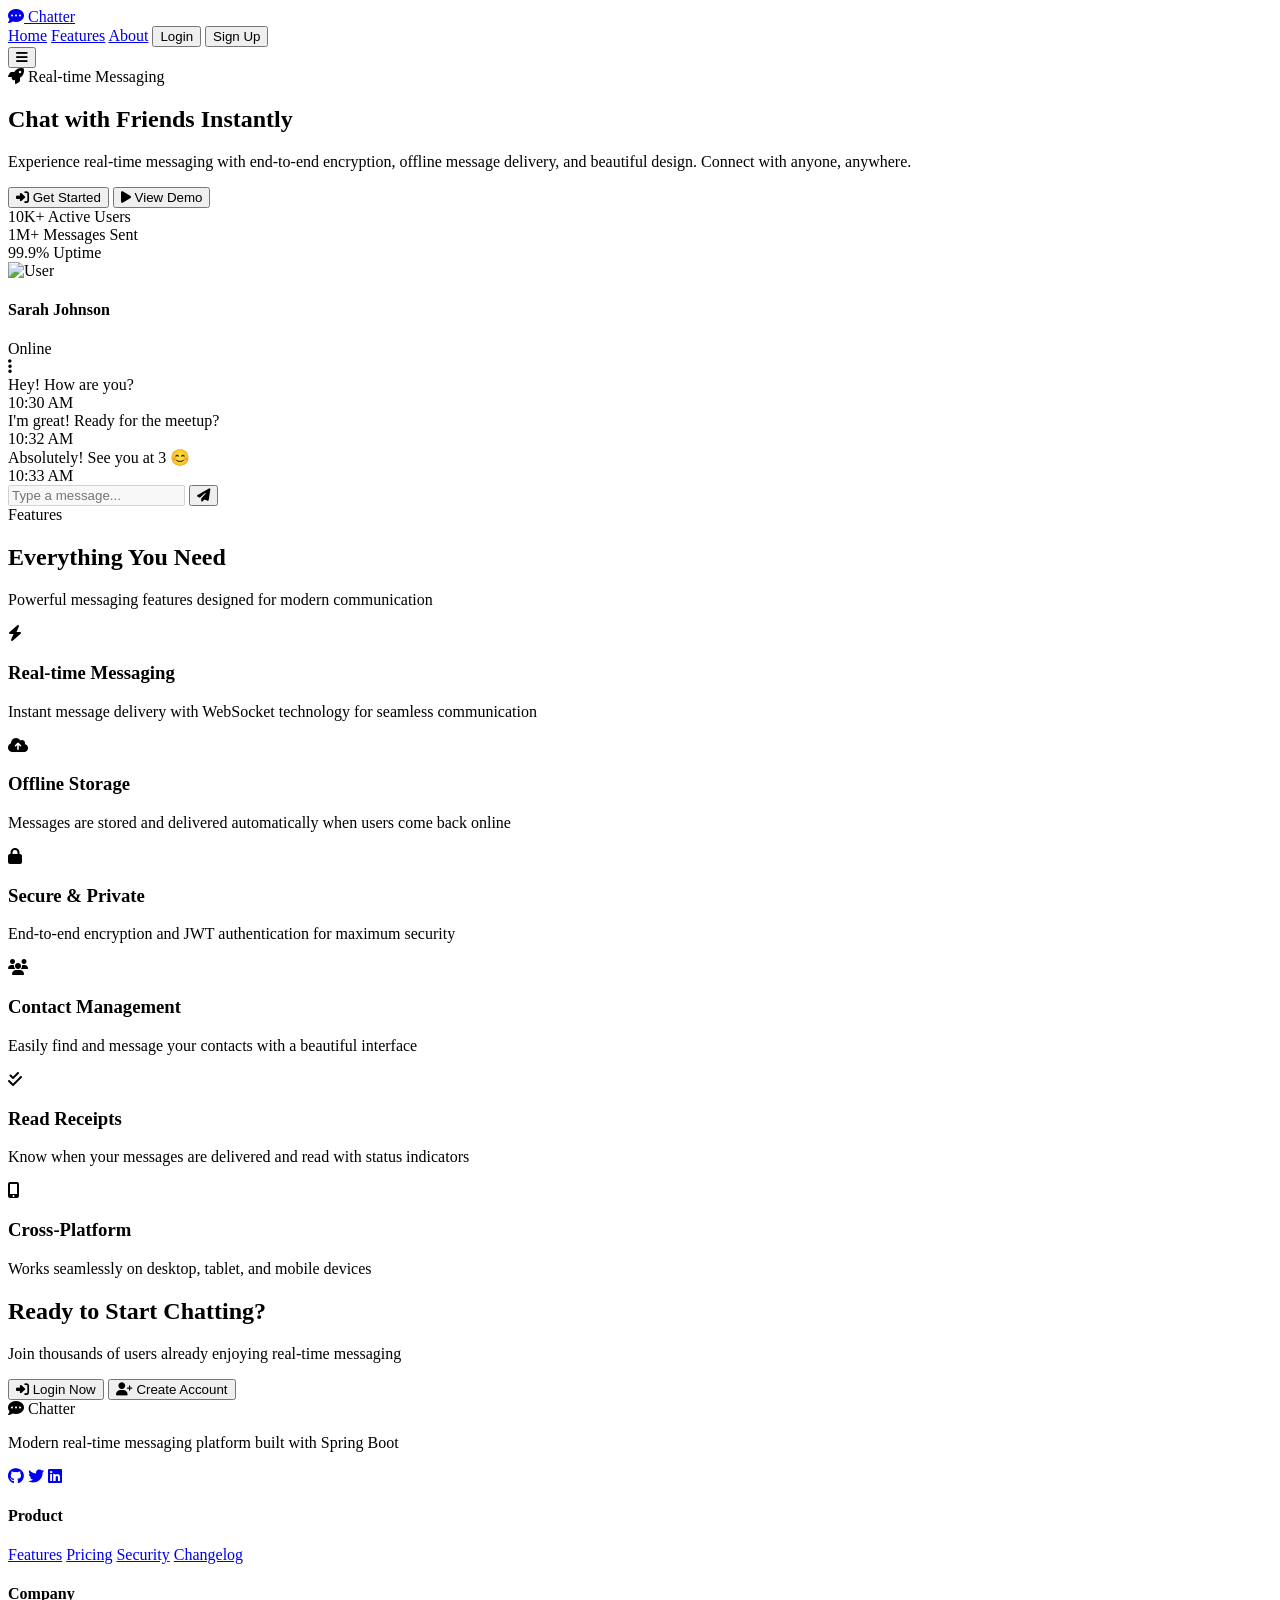
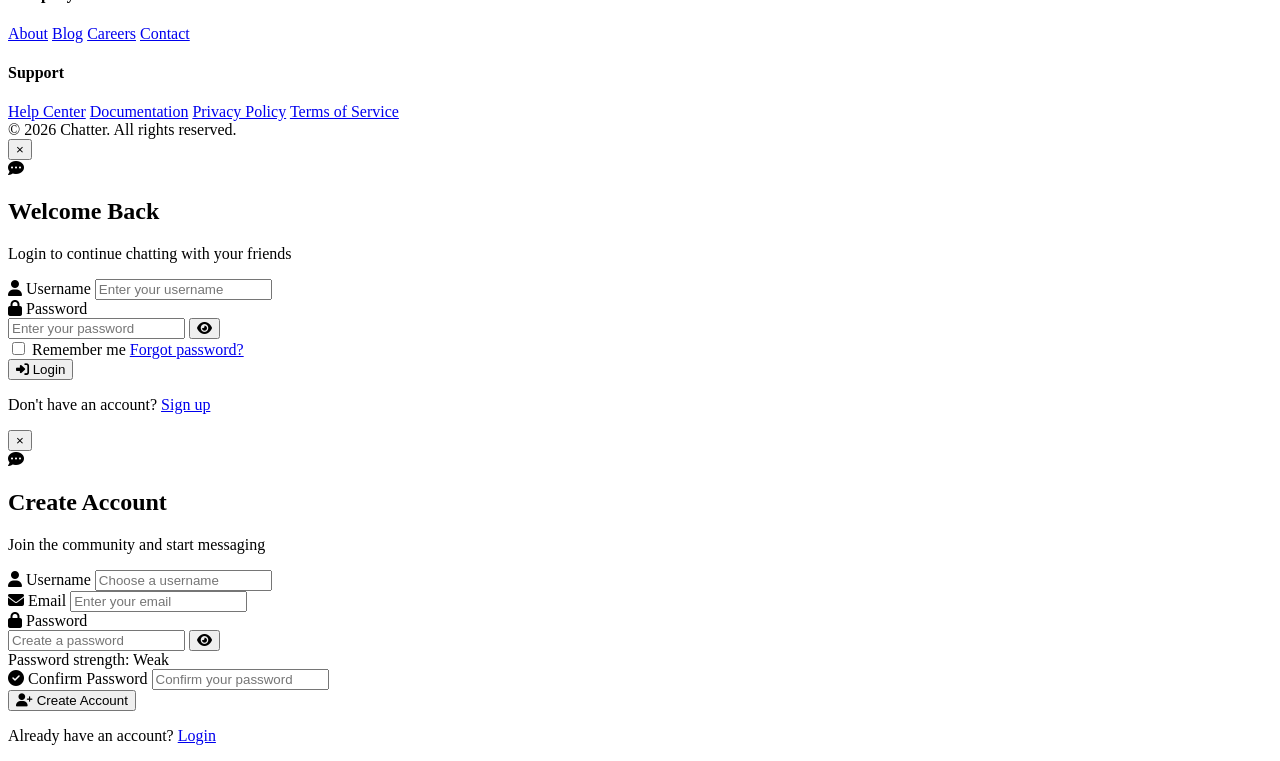
==== src/main/resources/templates/index.html @ dc4e1154 "initial commit" ====
<!DOCTYPE html>
<html lang="en">
<head>
    <meta charset="UTF-8" />
    <meta name="viewport" content="width=device-width, initial-scale=1.0" />
    <title>Chatter - Modern Messaging</title>
    <!-- Font Awesome for icons -->
    <link rel="stylesheet" href="https://cdnjs.cloudflare.com/ajax/libs/font-awesome/6.4.0/css/all.min.css" />
    <!-- Google Fonts -->
    <link href="https://fonts.googleapis.com/css2?family=Inter:wght@300;400;500;600;700;800&display=swap" rel="stylesheet" />
    <link rel="stylesheet" href="/api/css/style.css" />
</head>
<body>
    <!-- Navigation -->
    <nav class="navbar">
        <div class="nav-container">
            <a href="/" class="nav-brand">
                <i class="fas fa-comment-dots"></i>
                <span>Chatter</span>
            </a>
            <div class="nav-links" id="navLinks">
                <a href="#" class="active">Home</a>
                <a href="#features">Features</a>
                <a href="#about">About</a>
                <button class="btn btn-primary btn-sm" id="navLoginBtn">Login</button>
                <button class="btn btn-outline btn-sm" id="navSignupBtn">Sign Up</button>
            </div>
            <button class="mobile-menu-btn" id="mobileMenuBtn">
                <i class="fas fa-bars"></i>
            </button>
        </div>
    </nav>

    <!-- Hero Section -->
    <section class="hero" id="home">
        <div class="hero-container">
            <div class="hero-content">
                <div class="hero-badge">
                    <i class="fas fa-rocket"></i>
                    Real-time Messaging
                </div>
                <h1 class="hero-title">
                    Chat with Friends
                    <span class="gradient-text">Instantly</span>
                </h1>
                <p class="hero-subtitle">
                    Experience real-time messaging with end-to-end encryption,
                    offline message delivery, and beautiful design. Connect with
                    anyone, anywhere.
                </p>
                <div class="hero-buttons">
                    <button class="btn btn-primary btn-lg" id="heroLoginBtn">
                        <i class="fas fa-sign-in-alt"></i>
                        Get Started
                    </button>
                    <button class="btn btn-outline btn-lg" id="heroDemoBtn">
                        <i class="fas fa-play"></i>
                        View Demo
                    </button>
                </div>
                <div class="hero-stats">
                    <div class="stat">
                        <span class="stat-number">10K+</span>
                        <span class="stat-label">Active Users</span>
                    </div>
                    <div class="stat">
                        <span class="stat-number">1M+</span>
                        <span class="stat-label">Messages Sent</span>
                    </div>
                    <div class="stat">
                        <span class="stat-number">99.9%</span>
                        <span class="stat-label">Uptime</span>
                    </div>
                </div>
            </div>
            <div class="hero-image">
                <div class="hero-chat-preview">
                    <div class="chat-preview-header">
                        <div class="chat-preview-user">
                            <div class="avatar online">
                                <img src="https://i.pravatar.cc/40?img=1" alt="User" />
                            </div>
                            <div class="chat-preview-name">
                                <h4>Sarah Johnson</h4>
                                <span>Online</span>
                            </div>
                        </div>
                        <i class="fas fa-ellipsis-v"></i>
                    </div>
                    <div class="chat-preview-messages">
                        <div class="message received">
                            <div class="message-bubble">Hey! How are you?</div>
                            <span class="message-time">10:30 AM</span>
                        </div>
                        <div class="message sent">
                            <div class="message-bubble">I'm great! Ready for the meetup?</div>
                            <span class="message-time">10:32 AM</span>
                        </div>
                        <div class="message received">
                            <div class="message-bubble">Absolutely! See you at 3 😊</div>
                            <span class="message-time">10:33 AM</span>
                        </div>
                        <div class="typing-indicator">
                            <span></span><span></span><span></span>
                        </div>
                    </div>
                    <div class="chat-preview-input">
                        <input type="text" placeholder="Type a message..." disabled />
                        <button><i class="fas fa-paper-plane"></i></button>
                    </div>
                </div>
            </div>
        </div>
    </section>

    <!-- Features Section -->
    <section class="features" id="features">
        <div class="container">
            <div class="section-header">
                <span class="section-tag">Features</span>
                <h2>Everything You Need</h2>
                <p>Powerful messaging features designed for modern communication</p>
            </div>
            <div class="features-grid">
                <div class="feature-card">
                    <div class="feature-icon"><i class="fas fa-bolt"></i></div>
                    <h3>Real-time Messaging</h3>
                    <p>Instant message delivery with WebSocket technology for seamless communication</p>
                </div>
                <div class="feature-card">
                    <div class="feature-icon"><i class="fas fa-cloud-upload-alt"></i></div>
                    <h3>Offline Storage</h3>
                    <p>Messages are stored and delivered automatically when users come back online</p>
                </div>
                <div class="feature-card">
                    <div class="feature-icon"><i class="fas fa-lock"></i></div>
                    <h3>Secure & Private</h3>
                    <p>End-to-end encryption and JWT authentication for maximum security</p>
                </div>
                <div class="feature-card">
                    <div class="feature-icon"><i class="fas fa-users"></i></div>
                    <h3>Contact Management</h3>
                    <p>Easily find and message your contacts with a beautiful interface</p>
                </div>
                <div class="feature-card">
                    <div class="feature-icon"><i class="fas fa-check-double"></i></div>
                    <h3>Read Receipts</h3>
                    <p>Know when your messages are delivered and read with status indicators</p>
                </div>
                <div class="feature-card">
                    <div class="feature-icon"><i class="fas fa-mobile-alt"></i></div>
                    <h3>Cross-Platform</h3>
                    <p>Works seamlessly on desktop, tablet, and mobile devices</p>
                </div>
            </div>
        </div>
    </section>

    <!-- Call to Action -->
    <section class="cta">
        <div class="container">
            <div class="cta-content">
                <h2>Ready to Start Chatting?</h2>
                <p>Join thousands of users already enjoying real-time messaging</p>
                <div class="cta-buttons">
                    <button class="btn btn-primary btn-lg" id="ctaLoginBtn">
                        <i class="fas fa-sign-in-alt"></i> Login Now
                    </button>
                    <button class="btn btn-outline-light btn-lg" id="ctaSignupBtn">
                        <i class="fas fa-user-plus"></i> Create Account
                    </button>
                </div>
            </div>
        </div>
    </section>

    <!-- Footer -->
    <footer class="footer">
        <div class="container">
            <div class="footer-grid">
                <div class="footer-brand">
                    <i class="fas fa-comment-dots"></i>
                    <span>Chatter</span>
                    <p>Modern real‑time messaging platform built with Spring Boot</p>
                    <div class="social-links">
                        <a href="#"><i class="fab fa-github"></i></a>
                        <a href="#"><i class="fab fa-twitter"></i></a>
                        <a href="#"><i class="fab fa-linkedin"></i></a>
                    </div>
                </div>
                <div class="footer-links">
                    <h4>Product</h4>
                    <a href="#">Features</a>
                    <a href="#">Pricing</a>
                    <a href="#">Security</a>
                    <a href="#">Changelog</a>
                </div>
                <div class="footer-links">
                    <h4>Company</h4>
                    <a href="#">About</a>
                    <a href="#">Blog</a>
                    <a href="#">Careers</a>
                    <a href="#">Contact</a>
                </div>
                <div class="footer-links">
                    <h4>Support</h4>
                    <a href="#">Help Center</a>
                    <a href="#">Documentation</a>
                    <a href="#">Privacy Policy</a>
                    <a href="#">Terms of Service</a>
                </div>
            </div>
            <div class="footer-bottom">
                <span>&copy; 2026 Chatter. All rights reserved.</span>
            </div>
        </div>
    </footer>

    <!-- Login Modal -->
    <div class="modal" id="loginModal">
        <div class="modal-content">
            <button class="modal-close" id="loginModalClose">&times;</button>
            <div class="modal-header">
                <div class="modal-icon"><i class="fas fa-comment-dots"></i></div>
                <h2>Welcome Back</h2>
                <p>Login to continue chatting with your friends</p>
            </div>
            <form id="loginForm" class="modal-form">
                <div class="form-group">
                    <label for="loginUsername"><i class="fas fa-user"></i> Username</label>
                    <input type="text" id="loginUsername" placeholder="Enter your username" required />
                </div>
                <div class="form-group">
                    <label for="loginPassword"><i class="fas fa-lock"></i> Password</label>
                    <div class="password-input">
                        <input type="password" id="loginPassword" placeholder="Enter your password" required />
                        <button type="button" class="toggle-password"><i class="fas fa-eye"></i></button>
                    </div>
                </div>
                <div class="form-options">
                    <label class="checkbox-label">
                        <input type="checkbox" id="rememberMe" />
                        <span>Remember me</span>
                    </label>
                    <a href="#" class="forgot-password">Forgot password?</a>
                </div>
                <button type="submit" class="btn btn-primary btn-full">
                    <i class="fas fa-sign-in-alt"></i> Login
                </button>
                <p class="form-footer">
                    Don't have an account? <a href="#" id="switchToSignup">Sign up</a>
                </p>
            </form>
        </div>
    </div>

    <!-- Signup Modal -->
    <div class="modal" id="signupModal">
        <div class="modal-content">
            <button class="modal-close" id="signupModalClose">&times;</button>
            <div class="modal-header">
                <div class="modal-icon"><i class="fas fa-comment-dots"></i></div>
                <h2>Create Account</h2>
                <p>Join the community and start messaging</p>
            </div>
            <form id="signupForm" class="modal-form">
                <div class="form-group">
                    <label for="signupUsername"><i class="fas fa-user"></i> Username</label>
                    <input type="text" id="signupUsername" placeholder="Choose a username" required />
                </div>
                <div class="form-group">
                    <label for="signupEmail"><i class="fas fa-envelope"></i> Email</label>
                    <input type="email" id="signupEmail" placeholder="Enter your email" required />
                </div>
                <div class="form-group">
                    <label for="signupPassword"><i class="fas fa-lock"></i> Password</label>
                    <div class="password-input">
                        <input type="password" id="signupPassword" placeholder="Create a password" required />
                        <button type="button" class="toggle-password"><i class="fas fa-eye"></i></button>
                    </div>
                    <div class="password-strength" id="passwordStrength">
                        <div class="strength-bar"></div>
                        <span class="strength-text">Password strength: Weak</span>
                    </div>
                </div>
                <div class="form-group">
                    <label for="signupConfirmPassword"><i class="fas fa-check-circle"></i> Confirm Password</label>
                    <input type="password" id="signupConfirmPassword" placeholder="Confirm your password" required />
                </div>
                <button type="submit" class="btn btn-primary btn-full">
                    <i class="fas fa-user-plus"></i> Create Account
                </button>
                <p class="form-footer">
                    Already have an account? <a href="#" id="switchToLogin">Login</a>
                </p>
            </form>
        </div>
    </div>

    <!-- Scripts -->
    <script src="https://cdn.jsdelivr.net/npm/sockjs-client@1/dist/sockjs.min.js"></script>
    <script src="https://cdn.jsdelivr.net/npm/stompjs@2.3.3/lib/stomp.min.js"></script>
    <script src="/api/js/auth.js"></script>
    <script src="/api/js/chat.js"></script>
    <script src="/api/js/app.js"></script>
</body>
</html>
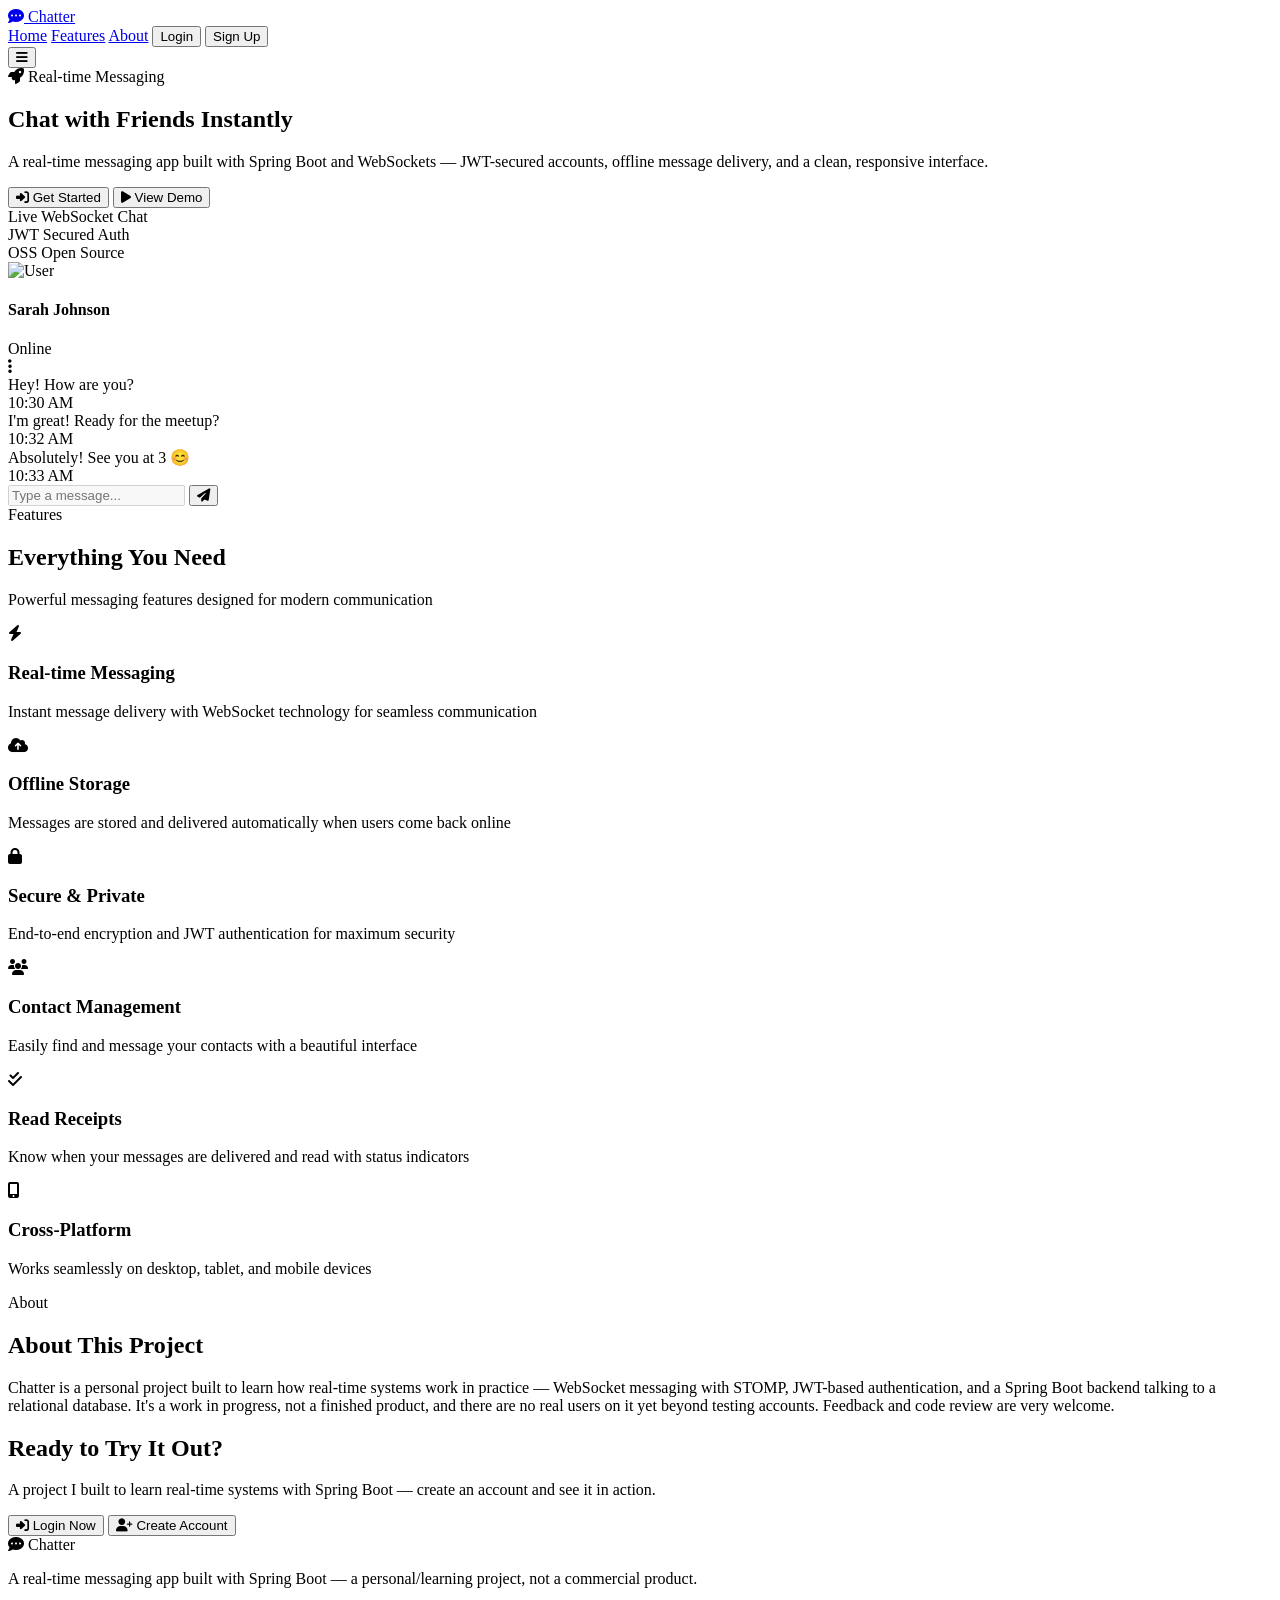
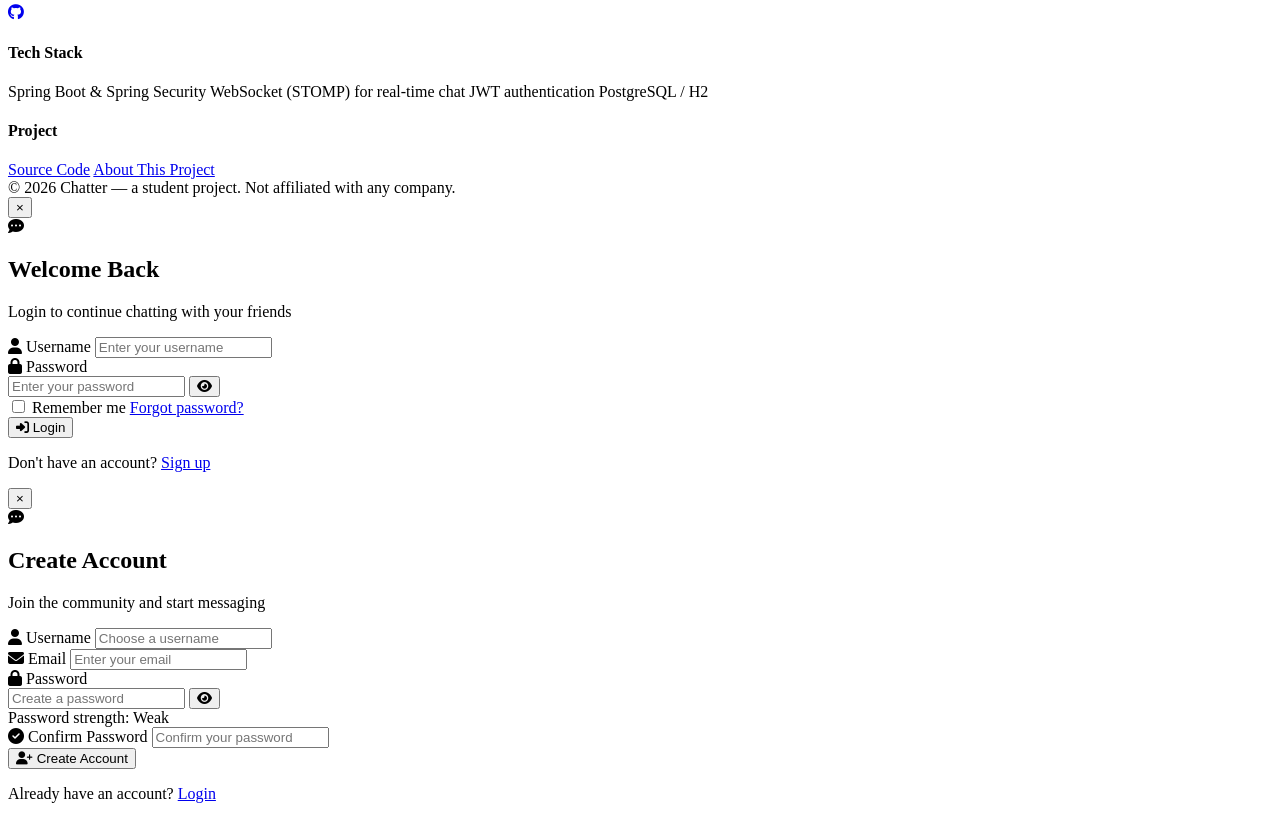
==== commit 29a01d2e: "frontend and dto implementation" ====
--- a/src/main/resources/templates/index.html
+++ b/src/main/resources/templates/index.html
@@ -11,297 +11,307 @@
     <link rel="stylesheet" href="/api/css/style.css" />
 </head>
 <body>
-    <!-- Navigation -->
-    <nav class="navbar">
-        <div class="nav-container">
-            <a href="/" class="nav-brand">
+<!-- Navigation -->
+<nav class="navbar">
+    <div class="nav-container">
+        <a href="/" class="nav-brand">
+            <i class="fas fa-comment-dots"></i>
+            <span>Chatter</span>
+        </a>
+        <div class="nav-links" id="navLinks">
+            <a href="#" class="active">Home</a>
+            <a href="#features">Features</a>
+            <a href="#about">About</a>
+            <button class="btn btn-primary btn-sm" id="navLoginBtn">Login</button>
+            <button class="btn btn-outline btn-sm" id="navSignupBtn">Sign Up</button>
+        </div>
+        <button class="mobile-menu-btn" id="mobileMenuBtn">
+            <i class="fas fa-bars"></i>
+        </button>
+    </div>
+</nav>
+
+<!-- Hero Section -->
+<section class="hero" id="home">
+    <div class="hero-container">
+        <div class="hero-content">
+            <div class="hero-badge">
+                <i class="fas fa-rocket"></i>
+                Real-time Messaging
+            </div>
+            <h1 class="hero-title">
+                Chat with Friends
+                <span class="gradient-text">Instantly</span>
+            </h1>
+            <p class="hero-subtitle">
+                A real-time messaging app built with Spring Boot and
+                WebSockets — JWT-secured accounts, offline message
+                delivery, and a clean, responsive interface.
+            </p>
+            <div class="hero-buttons">
+                <button class="btn btn-primary btn-lg" id="heroLoginBtn">
+                    <i class="fas fa-sign-in-alt"></i>
+                    Get Started
+                </button>
+                <button class="btn btn-outline btn-lg" id="heroDemoBtn">
+                    <i class="fas fa-play"></i>
+                    View Demo
+                </button>
+            </div>
+            <div class="hero-stats">
+                <div class="stat">
+                    <span class="stat-number">Live</span>
+                    <span class="stat-label">WebSocket Chat</span>
+                </div>
+                <div class="stat">
+                    <span class="stat-number">JWT</span>
+                    <span class="stat-label">Secured Auth</span>
+                </div>
+                <div class="stat">
+                    <span class="stat-number">OSS</span>
+                    <span class="stat-label">Open Source</span>
+                </div>
+            </div>
+        </div>
+        <div class="hero-image">
+            <div class="hero-chat-preview">
+                <div class="chat-preview-header">
+                    <div class="chat-preview-user">
+                        <div class="avatar online">
+                            <img src="https://i.pravatar.cc/40?img=1" alt="User" />
+                        </div>
+                        <div class="chat-preview-name">
+                            <h4>Sarah Johnson</h4>
+                            <span>Online</span>
+                        </div>
+                    </div>
+                    <i class="fas fa-ellipsis-v"></i>
+                </div>
+                <div class="chat-preview-messages">
+                    <div class="message received">
+                        <div class="message-bubble">Hey! How are you?</div>
+                        <span class="message-time">10:30 AM</span>
+                    </div>
+                    <div class="message sent">
+                        <div class="message-bubble">I'm great! Ready for the meetup?</div>
+                        <span class="message-time">10:32 AM</span>
+                    </div>
+                    <div class="message received">
+                        <div class="message-bubble">Absolutely! See you at 3 😊</div>
+                        <span class="message-time">10:33 AM</span>
+                    </div>
+                    <div class="typing-indicator">
+                        <span></span><span></span><span></span>
+                    </div>
+                </div>
+                <div class="chat-preview-input">
+                    <input type="text" placeholder="Type a message..." disabled />
+                    <button><i class="fas fa-paper-plane"></i></button>
+                </div>
+            </div>
+        </div>
+    </div>
+</section>
+
+<!-- Features Section -->
+<section class="features" id="features">
+    <div class="container">
+        <div class="section-header">
+            <span class="section-tag">Features</span>
+            <h2>Everything You Need</h2>
+            <p>Powerful messaging features designed for modern communication</p>
+        </div>
+        <div class="features-grid">
+            <div class="feature-card">
+                <div class="feature-icon"><i class="fas fa-bolt"></i></div>
+                <h3>Real-time Messaging</h3>
+                <p>Instant message delivery with WebSocket technology for seamless communication</p>
+            </div>
+            <div class="feature-card">
+                <div class="feature-icon"><i class="fas fa-cloud-upload-alt"></i></div>
+                <h3>Offline Storage</h3>
+                <p>Messages are stored and delivered automatically when users come back online</p>
+            </div>
+            <div class="feature-card">
+                <div class="feature-icon"><i class="fas fa-lock"></i></div>
+                <h3>Secure & Private</h3>
+                <p>End-to-end encryption and JWT authentication for maximum security</p>
+            </div>
+            <div class="feature-card">
+                <div class="feature-icon"><i class="fas fa-users"></i></div>
+                <h3>Contact Management</h3>
+                <p>Easily find and message your contacts with a beautiful interface</p>
+            </div>
+            <div class="feature-card">
+                <div class="feature-icon"><i class="fas fa-check-double"></i></div>
+                <h3>Read Receipts</h3>
+                <p>Know when your messages are delivered and read with status indicators</p>
+            </div>
+            <div class="feature-card">
+                <div class="feature-icon"><i class="fas fa-mobile-alt"></i></div>
+                <h3>Cross-Platform</h3>
+                <p>Works seamlessly on desktop, tablet, and mobile devices</p>
+            </div>
+        </div>
+    </div>
+</section>
+
+<!-- About Section -->
+<section class="features" id="about">
+    <div class="container">
+        <div class="section-header">
+            <span class="section-tag">About</span>
+            <h2>About This Project</h2>
+            <p>
+                Chatter is a personal project built to learn how real-time
+                systems work in practice — WebSocket messaging with STOMP,
+                JWT-based authentication, and a Spring Boot backend talking
+                to a relational database. It's a work in progress, not a
+                finished product, and there are no real users on it yet
+                beyond testing accounts. Feedback and code review are very
+                welcome.
+            </p>
+        </div>
+    </div>
+</section>
+
+<!-- Call to Action -->
+<section class="cta">
+    <div class="container">
+        <div class="cta-content">
+            <h2>Ready to Try It Out?</h2>
+            <p>A project I built to learn real-time systems with Spring Boot — create an account and see it in action.</p>
+            <div class="cta-buttons">
+                <button class="btn btn-primary btn-lg" id="ctaLoginBtn">
+                    <i class="fas fa-sign-in-alt"></i> Login Now
+                </button>
+                <button class="btn btn-outline-light btn-lg" id="ctaSignupBtn">
+                    <i class="fas fa-user-plus"></i> Create Account
+                </button>
+            </div>
+        </div>
+    </div>
+</section>
+
+<!-- Footer -->
+<footer class="footer">
+    <div class="container">
+        <div class="footer-grid">
+            <div class="footer-brand">
                 <i class="fas fa-comment-dots"></i>
                 <span>Chatter</span>
-            </a>
-            <div class="nav-links" id="navLinks">
-                <a href="#" class="active">Home</a>
-                <a href="#features">Features</a>
-                <a href="#about">About</a>
-                <button class="btn btn-primary btn-sm" id="navLoginBtn">Login</button>
-                <button class="btn btn-outline btn-sm" id="navSignupBtn">Sign Up</button>
-            </div>
-            <button class="mobile-menu-btn" id="mobileMenuBtn">
-                <i class="fas fa-bars"></i>
+                <p>A real-time messaging app built with Spring Boot — a personal/learning project, not a commercial product.</p>
+                <div class="social-links">
+                    <!-- TODO: point this at your actual repo -->
+                    <a href="#" title="View source on GitHub"><i class="fab fa-github"></i></a>
+                </div>
+            </div>
+            <div class="footer-links">
+                <h4>Tech Stack</h4>
+                <span>Spring Boot &amp; Spring Security</span>
+                <span>WebSocket (STOMP) for real-time chat</span>
+                <span>JWT authentication</span>
+                <span>PostgreSQL / H2</span>
+            </div>
+            <div class="footer-links">
+                <h4>Project</h4>
+                <!-- TODO: point this at your actual repo -->
+                <a href="#">Source Code</a>
+                <a href="#about">About This Project</a>
+            </div>
+        </div>
+        <div class="footer-bottom">
+            <span>&copy; 2026 Chatter — a student project. Not affiliated with any company.</span>
+        </div>
+    </div>
+</footer>
+
+<!-- Login Modal -->
+<div class="modal" id="loginModal">
+    <div class="modal-content">
+        <button class="modal-close" id="loginModalClose">&times;</button>
+        <div class="modal-header">
+            <div class="modal-icon"><i class="fas fa-comment-dots"></i></div>
+            <h2>Welcome Back</h2>
+            <p>Login to continue chatting with your friends</p>
+        </div>
+        <form id="loginForm" class="modal-form">
+            <div class="form-group">
+                <label for="loginUsername"><i class="fas fa-user"></i> Username</label>
+                <input type="text" id="loginUsername" placeholder="Enter your username" required />
+            </div>
+            <div class="form-group">
+                <label for="loginPassword"><i class="fas fa-lock"></i> Password</label>
+                <div class="password-input">
+                    <input type="password" id="loginPassword" placeholder="Enter your password" required />
+                    <button type="button" class="toggle-password"><i class="fas fa-eye"></i></button>
+                </div>
+            </div>
+            <div class="form-options">
+                <label class="checkbox-label">
+                    <input type="checkbox" id="rememberMe" />
+                    <span>Remember me</span>
+                </label>
+                <a href="#" class="forgot-password">Forgot password?</a>
+            </div>
+            <button type="submit" class="btn btn-primary btn-full">
+                <i class="fas fa-sign-in-alt"></i> Login
             </button>
-        </div>
-    </nav>
-
-    <!-- Hero Section -->
-    <section class="hero" id="home">
-        <div class="hero-container">
-            <div class="hero-content">
-                <div class="hero-badge">
-                    <i class="fas fa-rocket"></i>
-                    Real-time Messaging
-                </div>
-                <h1 class="hero-title">
-                    Chat with Friends
-                    <span class="gradient-text">Instantly</span>
-                </h1>
-                <p class="hero-subtitle">
-                    Experience real-time messaging with end-to-end encryption,
-                    offline message delivery, and beautiful design. Connect with
-                    anyone, anywhere.
-                </p>
-                <div class="hero-buttons">
-                    <button class="btn btn-primary btn-lg" id="heroLoginBtn">
-                        <i class="fas fa-sign-in-alt"></i>
-                        Get Started
-                    </button>
-                    <button class="btn btn-outline btn-lg" id="heroDemoBtn">
-                        <i class="fas fa-play"></i>
-                        View Demo
-                    </button>
-                </div>
-                <div class="hero-stats">
-                    <div class="stat">
-                        <span class="stat-number">10K+</span>
-                        <span class="stat-label">Active Users</span>
-                    </div>
-                    <div class="stat">
-                        <span class="stat-number">1M+</span>
-                        <span class="stat-label">Messages Sent</span>
-                    </div>
-                    <div class="stat">
-                        <span class="stat-number">99.9%</span>
-                        <span class="stat-label">Uptime</span>
-                    </div>
-                </div>
-            </div>
-            <div class="hero-image">
-                <div class="hero-chat-preview">
-                    <div class="chat-preview-header">
-                        <div class="chat-preview-user">
-                            <div class="avatar online">
-                                <img src="https://i.pravatar.cc/40?img=1" alt="User" />
-                            </div>
-                            <div class="chat-preview-name">
-                                <h4>Sarah Johnson</h4>
-                                <span>Online</span>
-                            </div>
-                        </div>
-                        <i class="fas fa-ellipsis-v"></i>
-                    </div>
-                    <div class="chat-preview-messages">
-                        <div class="message received">
-                            <div class="message-bubble">Hey! How are you?</div>
-                            <span class="message-time">10:30 AM</span>
-                        </div>
-                        <div class="message sent">
-                            <div class="message-bubble">I'm great! Ready for the meetup?</div>
-                            <span class="message-time">10:32 AM</span>
-                        </div>
-                        <div class="message received">
-                            <div class="message-bubble">Absolutely! See you at 3 😊</div>
-                            <span class="message-time">10:33 AM</span>
-                        </div>
-                        <div class="typing-indicator">
-                            <span></span><span></span><span></span>
-                        </div>
-                    </div>
-                    <div class="chat-preview-input">
-                        <input type="text" placeholder="Type a message..." disabled />
-                        <button><i class="fas fa-paper-plane"></i></button>
-                    </div>
-                </div>
-            </div>
-        </div>
-    </section>
-
-    <!-- Features Section -->
-    <section class="features" id="features">
-        <div class="container">
-            <div class="section-header">
-                <span class="section-tag">Features</span>
-                <h2>Everything You Need</h2>
-                <p>Powerful messaging features designed for modern communication</p>
-            </div>
-            <div class="features-grid">
-                <div class="feature-card">
-                    <div class="feature-icon"><i class="fas fa-bolt"></i></div>
-                    <h3>Real-time Messaging</h3>
-                    <p>Instant message delivery with WebSocket technology for seamless communication</p>
-                </div>
-                <div class="feature-card">
-                    <div class="feature-icon"><i class="fas fa-cloud-upload-alt"></i></div>
-                    <h3>Offline Storage</h3>
-                    <p>Messages are stored and delivered automatically when users come back online</p>
-                </div>
-                <div class="feature-card">
-                    <div class="feature-icon"><i class="fas fa-lock"></i></div>
-                    <h3>Secure & Private</h3>
-                    <p>End-to-end encryption and JWT authentication for maximum security</p>
-                </div>
-                <div class="feature-card">
-                    <div class="feature-icon"><i class="fas fa-users"></i></div>
-                    <h3>Contact Management</h3>
-                    <p>Easily find and message your contacts with a beautiful interface</p>
-                </div>
-                <div class="feature-card">
-                    <div class="feature-icon"><i class="fas fa-check-double"></i></div>
-                    <h3>Read Receipts</h3>
-                    <p>Know when your messages are delivered and read with status indicators</p>
-                </div>
-                <div class="feature-card">
-                    <div class="feature-icon"><i class="fas fa-mobile-alt"></i></div>
-                    <h3>Cross-Platform</h3>
-                    <p>Works seamlessly on desktop, tablet, and mobile devices</p>
-                </div>
-            </div>
-        </div>
-    </section>
-
-    <!-- Call to Action -->
-    <section class="cta">
-        <div class="container">
-            <div class="cta-content">
-                <h2>Ready to Start Chatting?</h2>
-                <p>Join thousands of users already enjoying real-time messaging</p>
-                <div class="cta-buttons">
-                    <button class="btn btn-primary btn-lg" id="ctaLoginBtn">
-                        <i class="fas fa-sign-in-alt"></i> Login Now
-                    </button>
-                    <button class="btn btn-outline-light btn-lg" id="ctaSignupBtn">
-                        <i class="fas fa-user-plus"></i> Create Account
-                    </button>
-                </div>
-            </div>
-        </div>
-    </section>
-
-    <!-- Footer -->
-    <footer class="footer">
-        <div class="container">
-            <div class="footer-grid">
-                <div class="footer-brand">
-                    <i class="fas fa-comment-dots"></i>
-                    <span>Chatter</span>
-                    <p>Modern real‑time messaging platform built with Spring Boot</p>
-                    <div class="social-links">
-                        <a href="#"><i class="fab fa-github"></i></a>
-                        <a href="#"><i class="fab fa-twitter"></i></a>
-                        <a href="#"><i class="fab fa-linkedin"></i></a>
-                    </div>
-                </div>
-                <div class="footer-links">
-                    <h4>Product</h4>
-                    <a href="#">Features</a>
-                    <a href="#">Pricing</a>
-                    <a href="#">Security</a>
-                    <a href="#">Changelog</a>
-                </div>
-                <div class="footer-links">
-                    <h4>Company</h4>
-                    <a href="#">About</a>
-                    <a href="#">Blog</a>
-                    <a href="#">Careers</a>
-                    <a href="#">Contact</a>
-                </div>
-                <div class="footer-links">
-                    <h4>Support</h4>
-                    <a href="#">Help Center</a>
-                    <a href="#">Documentation</a>
-                    <a href="#">Privacy Policy</a>
-                    <a href="#">Terms of Service</a>
-                </div>
-            </div>
-            <div class="footer-bottom">
-                <span>&copy; 2026 Chatter. All rights reserved.</span>
-            </div>
-        </div>
-    </footer>
-
-    <!-- Login Modal -->
-    <div class="modal" id="loginModal">
-        <div class="modal-content">
-            <button class="modal-close" id="loginModalClose">&times;</button>
-            <div class="modal-header">
-                <div class="modal-icon"><i class="fas fa-comment-dots"></i></div>
-                <h2>Welcome Back</h2>
-                <p>Login to continue chatting with your friends</p>
-            </div>
-            <form id="loginForm" class="modal-form">
-                <div class="form-group">
-                    <label for="loginUsername"><i class="fas fa-user"></i> Username</label>
-                    <input type="text" id="loginUsername" placeholder="Enter your username" required />
-                </div>
-                <div class="form-group">
-                    <label for="loginPassword"><i class="fas fa-lock"></i> Password</label>
-                    <div class="password-input">
-                        <input type="password" id="loginPassword" placeholder="Enter your password" required />
-                        <button type="button" class="toggle-password"><i class="fas fa-eye"></i></button>
-                    </div>
-                </div>
-                <div class="form-options">
-                    <label class="checkbox-label">
-                        <input type="checkbox" id="rememberMe" />
-                        <span>Remember me</span>
-                    </label>
-                    <a href="#" class="forgot-password">Forgot password?</a>
-                </div>
-                <button type="submit" class="btn btn-primary btn-full">
-                    <i class="fas fa-sign-in-alt"></i> Login
-                </button>
-                <p class="form-footer">
-                    Don't have an account? <a href="#" id="switchToSignup">Sign up</a>
-                </p>
-            </form>
-        </div>
-    </div>
-
-    <!-- Signup Modal -->
-    <div class="modal" id="signupModal">
-        <div class="modal-content">
-            <button class="modal-close" id="signupModalClose">&times;</button>
-            <div class="modal-header">
-                <div class="modal-icon"><i class="fas fa-comment-dots"></i></div>
-                <h2>Create Account</h2>
-                <p>Join the community and start messaging</p>
-            </div>
-            <form id="signupForm" class="modal-form">
-                <div class="form-group">
-                    <label for="signupUsername"><i class="fas fa-user"></i> Username</label>
-                    <input type="text" id="signupUsername" placeholder="Choose a username" required />
-                </div>
-                <div class="form-group">
-                    <label for="signupEmail"><i class="fas fa-envelope"></i> Email</label>
-                    <input type="email" id="signupEmail" placeholder="Enter your email" required />
-                </div>
-                <div class="form-group">
-                    <label for="signupPassword"><i class="fas fa-lock"></i> Password</label>
-                    <div class="password-input">
-                        <input type="password" id="signupPassword" placeholder="Create a password" required />
-                        <button type="button" class="toggle-password"><i class="fas fa-eye"></i></button>
-                    </div>
-                    <div class="password-strength" id="passwordStrength">
-                        <div class="strength-bar"></div>
-                        <span class="strength-text">Password strength: Weak</span>
-                    </div>
-                </div>
-                <div class="form-group">
-                    <label for="signupConfirmPassword"><i class="fas fa-check-circle"></i> Confirm Password</label>
-                    <input type="password" id="signupConfirmPassword" placeholder="Confirm your password" required />
-                </div>
-                <button type="submit" class="btn btn-primary btn-full">
-                    <i class="fas fa-user-plus"></i> Create Account
-                </button>
-                <p class="form-footer">
-                    Already have an account? <a href="#" id="switchToLogin">Login</a>
-                </p>
-            </form>
-        </div>
-    </div>
-
-    <!-- Scripts -->
-    <script src="https://cdn.jsdelivr.net/npm/sockjs-client@1/dist/sockjs.min.js"></script>
-    <script src="https://cdn.jsdelivr.net/npm/stompjs@2.3.3/lib/stomp.min.js"></script>
-    <script src="/api/js/auth.js"></script>
-    <script src="/api/js/chat.js"></script>
-    <script src="/api/js/app.js"></script>
+            <p class="form-footer">
+                Don't have an account? <a href="#" id="switchToSignup">Sign up</a>
+            </p>
+        </form>
+    </div>
+</div>
+
+<!-- Signup Modal -->
+<div class="modal" id="signupModal">
+    <div class="modal-content">
+        <button class="modal-close" id="signupModalClose">&times;</button>
+        <div class="modal-header">
+            <div class="modal-icon"><i class="fas fa-comment-dots"></i></div>
+            <h2>Create Account</h2>
+            <p>Join the community and start messaging</p>
+        </div>
+        <form id="signupForm" class="modal-form">
+            <div class="form-group">
+                <label for="signupUsername"><i class="fas fa-user"></i> Username</label>
+                <input type="text" id="signupUsername" placeholder="Choose a username" required />
+            </div>
+            <div class="form-group">
+                <label for="signupEmail"><i class="fas fa-envelope"></i> Email</label>
+                <input type="email" id="signupEmail" placeholder="Enter your email" required />
+            </div>
+            <div class="form-group">
+                <label for="signupPassword"><i class="fas fa-lock"></i> Password</label>
+                <div class="password-input">
+                    <input type="password" id="signupPassword" placeholder="Create a password" required />
+                    <button type="button" class="toggle-password"><i class="fas fa-eye"></i></button>
+                </div>
+                <div class="password-strength" id="passwordStrength">
+                    <div class="strength-bar"></div>
+                    <span class="strength-text">Password strength: Weak</span>
+                </div>
+            </div>
+            <div class="form-group">
+                <label for="signupConfirmPassword"><i class="fas fa-check-circle"></i> Confirm Password</label>
+                <input type="password" id="signupConfirmPassword" placeholder="Confirm your password" required />
+            </div>
+            <button type="submit" class="btn btn-primary btn-full">
+                <i class="fas fa-user-plus"></i> Create Account
+            </button>
+            <p class="form-footer">
+                Already have an account? <a href="#" id="switchToLogin">Login</a>
+            </p>
+        </form>
+    </div>
+</div>
+
+<!-- Scripts -->
+<script src="https://cdn.jsdelivr.net/npm/sockjs-client@1/dist/sockjs.min.js"></script>
+<script src="https://cdn.jsdelivr.net/npm/stompjs@2.3.3/lib/stomp.min.js"></script>
+<script src="/api/js/auth.js"></script>
+<script src="/api/js/chat.js"></script>
+<script src="/api/js/app.js"></script>
 </body>
 </html>
